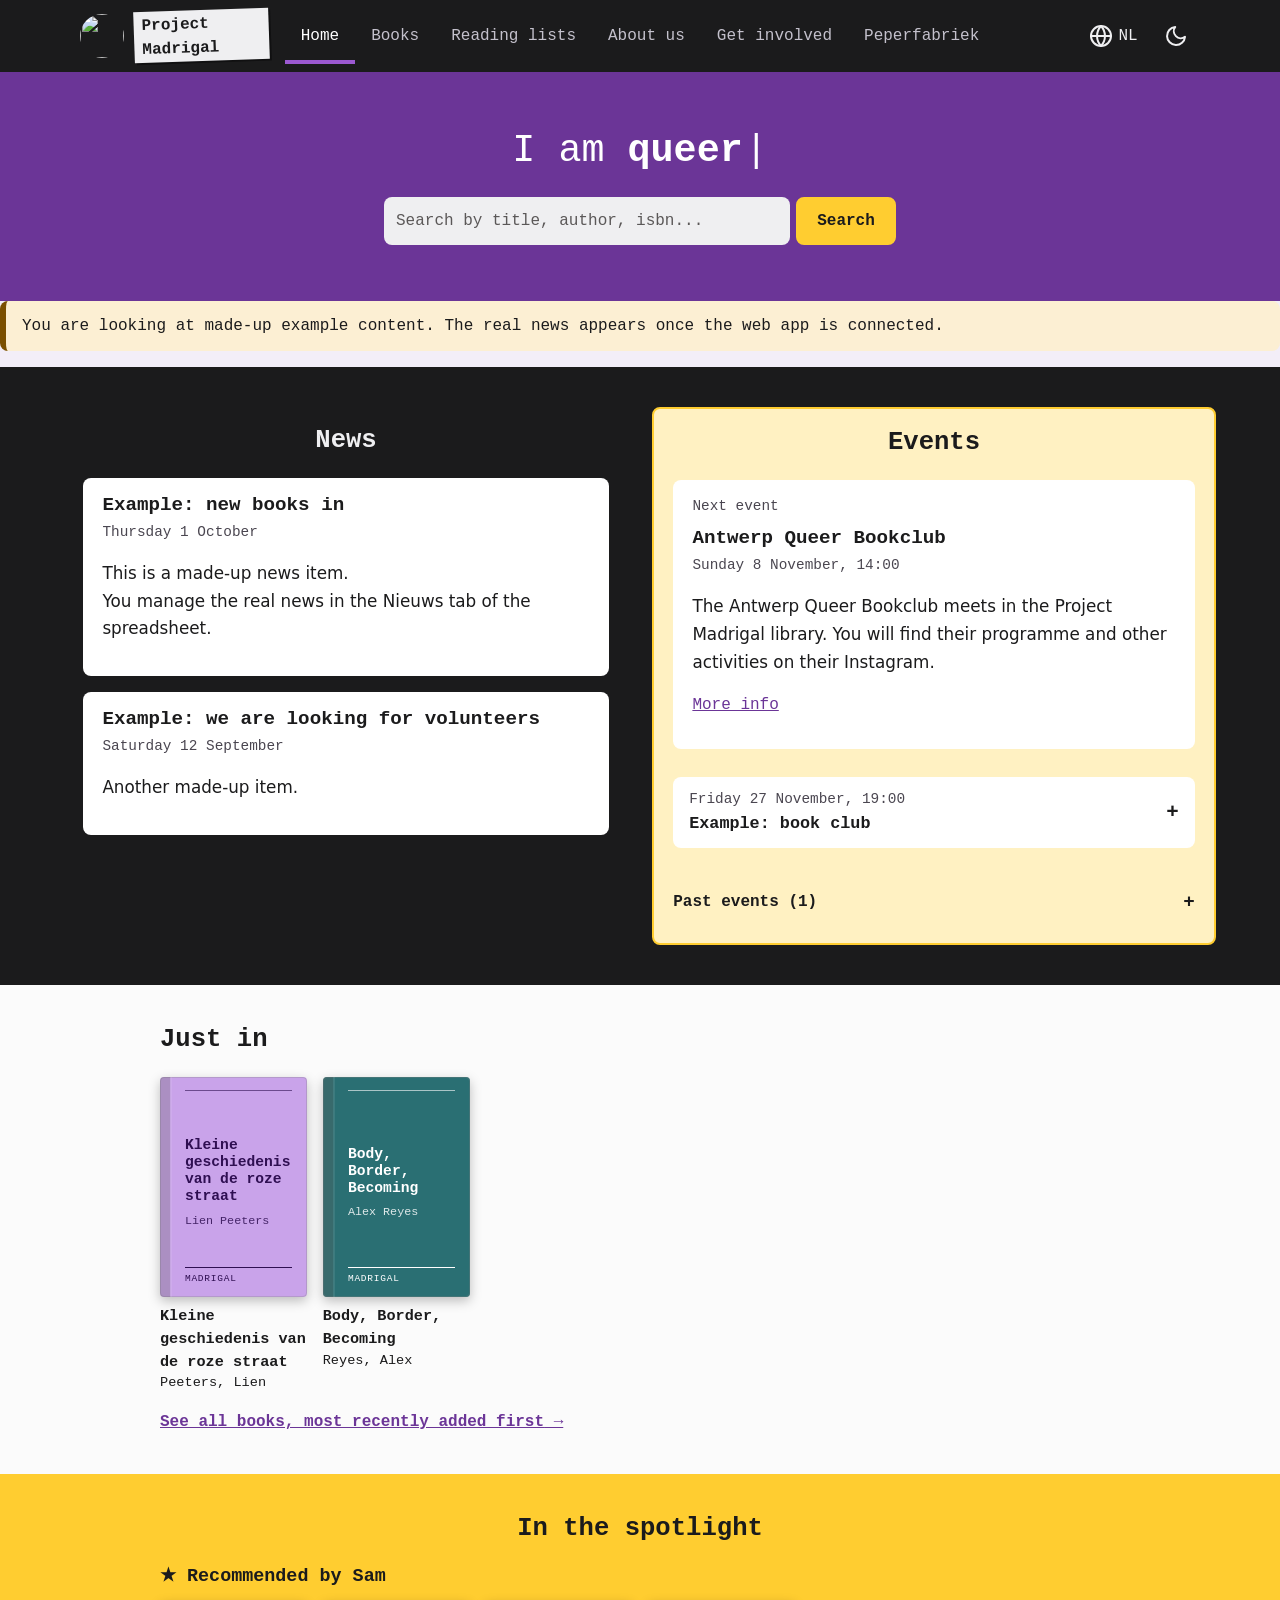
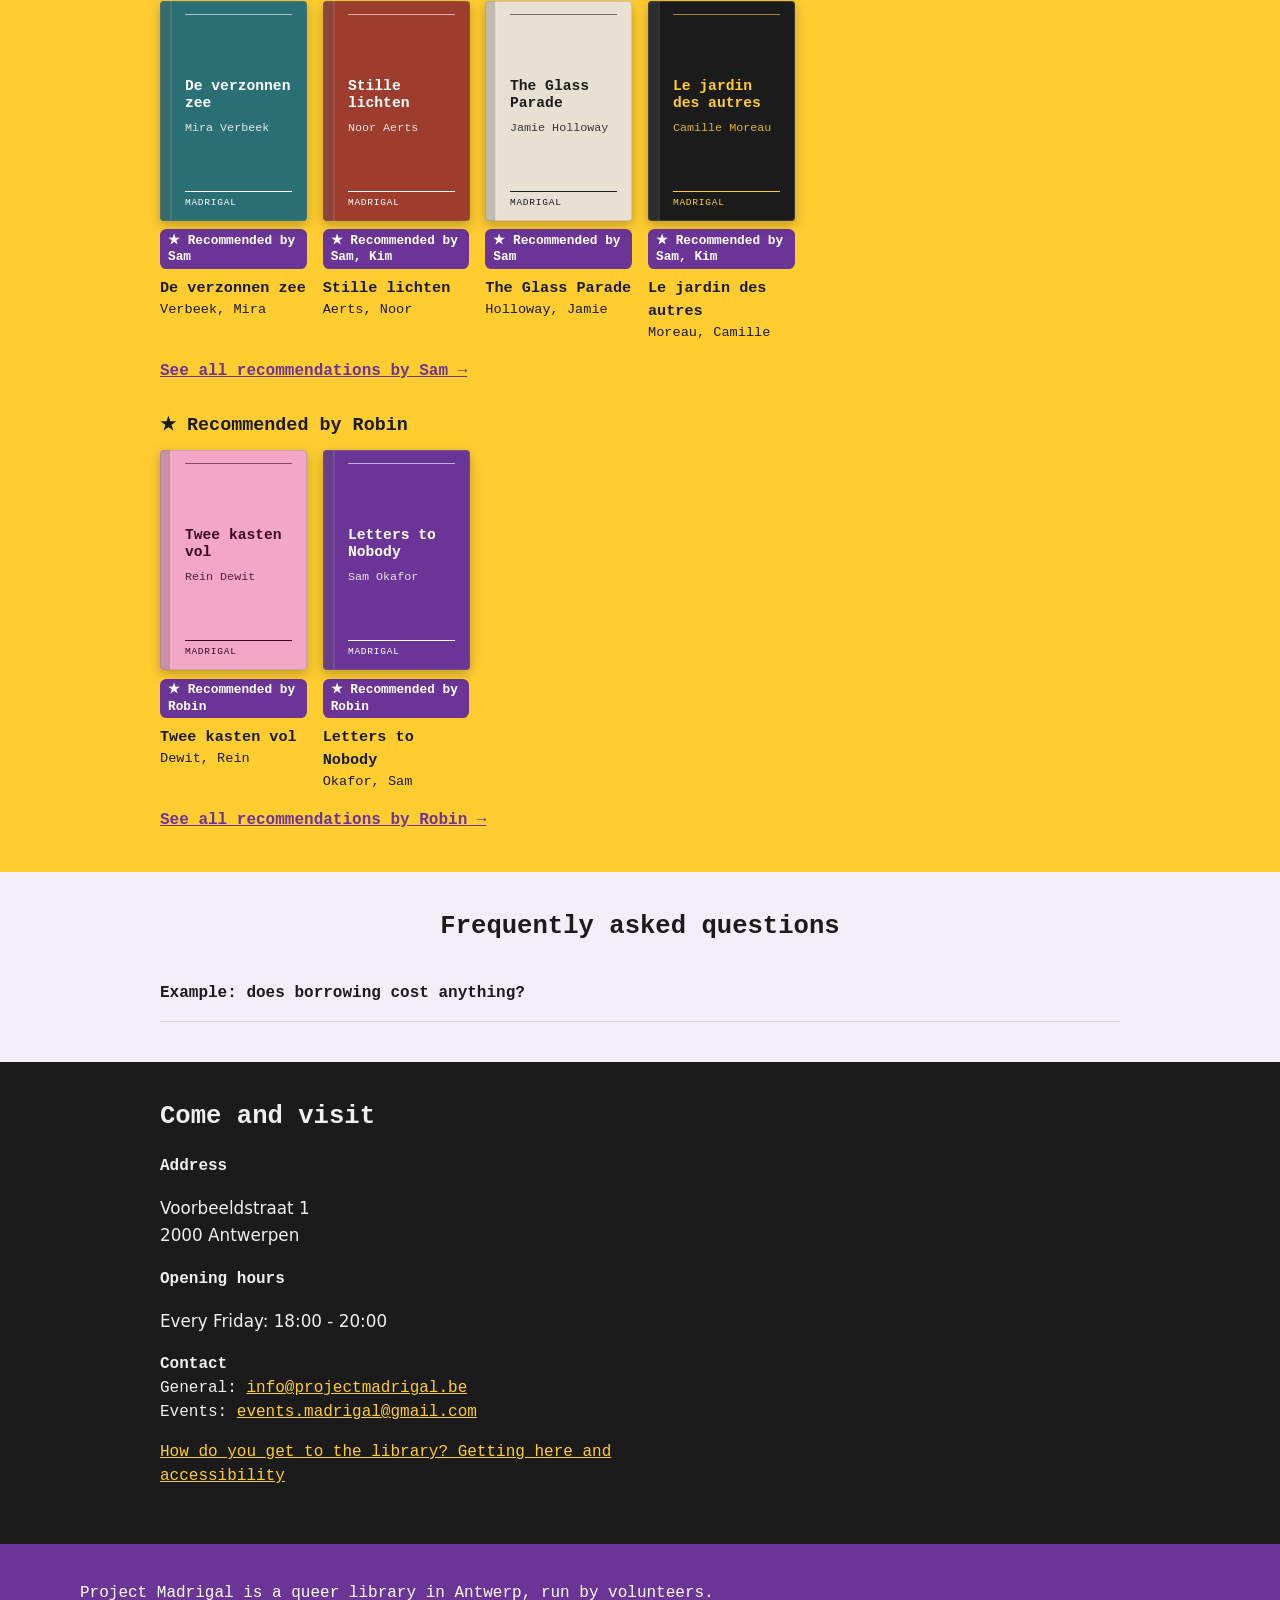
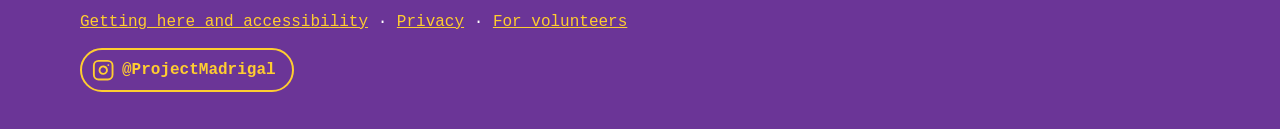
==== index.html @ 8294d0e5 "Filters samen gebruiken: elke keuzelijst toont enkel wat met de andere filters nog boeken geeft. Fil" ====
<!doctype html>
<html lang="nl">
<head>
  <meta charset="utf-8">
  <meta name="viewport" content="width=device-width, initial-scale=1">
  <title>Project Madrigal · queer bibliotheek in Antwerpen</title>
  <meta name="description" content="Project Madrigal is een queer bibliotheek in Antwerpen. Leen gratis boeken over gender, seksualiteit en feminisme, en klassiekers uit de gay- en lesbische literatuur.">
  <link rel="canonical" href="https://projectmadrigal.github.io/">
  <!-- Voorbeeldweergave als je een link deelt (WhatsApp, Instagram, Facebook, ...) -->
  <meta property="og:type" content="website">
  <meta property="og:site_name" content="Project Madrigal">
  <meta property="og:locale" content="nl_BE">
  <meta property="og:locale:alternate" content="en_GB">
  <meta property="og:title" content="Project Madrigal, queer bib in Antwerpen">
  <meta property="og:description" content="Project Madrigal is een queer bibliotheek in Antwerpen. Leen gratis boeken over gender, seksualiteit en feminisme, en klassiekers uit de gay- en lesbische literatuur.">
  <meta property="og:url" content="https://projectmadrigal.github.io/">
  <meta property="og:image" content="https://projectmadrigal.github.io/assets/deelbeeld.png">
  <meta property="og:image:width" content="1200">
  <meta property="og:image:height" content="630">
  <meta property="og:image:alt" content="Logo van Project Madrigal met de tekst: queer bib in Antwerpen, leen gratis boeken.">
  <meta name="twitter:card" content="summary_large_image">
  <meta name="theme-color" content="#1b1b1c">
  <link rel="manifest" href="manifest.json">
  <link rel="icon" href="favicon.ico" sizes="any">
  <link rel="icon" href="assets/logo.svg" type="image/svg+xml">
  <link rel="apple-touch-icon" href="icons/icoon-192.png">
  <link rel="stylesheet" href="styles.css">
  <script>try { var t = localStorage.getItem('madrigal_thema'); if (t) document.documentElement.setAttribute('data-theme', t); } catch (e) {}</script>
</head>
<body data-pagina="home">
  <header id="site-kop"></header>

  <main id="inhoud" class="website" tabindex="-1">
    <section class="sectie sectie-paars hero" aria-labelledby="hero-titel">
      <h1 id="hero-titel" class="hero-tekst">
        <span data-i18n="ikBen">Ik ben</span>
        <span class="hero-woord" id="hero-woord" aria-hidden="true">welkom</span>
        <span class="verborgen" id="hero-alles"></span>
      </h1>
      <form class="hero-zoek" role="search" action="boeken.html" id="hero-zoek">
        <label for="hero-q" class="verborgen" data-i18n="zoekLabel">Zoek een boek</label>
        <input type="search" id="hero-q" name="q" autocomplete="off" data-i18n-placeholder="zoekPlaatshouder">
        <button type="submit" class="knop" data-i18n="zoekKnop">Zoeken</button>
      </form>
    </section>

    <div id="voorbeeld-melding" class="melding let-op" hidden data-i18n="voorbeeldSite"></div>

    <!-- Nieuws en agenda: naast elkaar op een groot scherm, onder elkaar op een gsm. -->
    <div class="sectie sectie-donker">
      <div class="binnen naast-elkaar">
        <section class="kolom" aria-labelledby="nieuws-titel" id="nieuws-sectie">
          <h2 id="nieuws-titel" data-i18n="nieuws">Nieuws</h2>
          <div class="kaarten" id="nieuws"><p class="laden" data-i18n="laden">Even laden...</p></div>
        </section>
        <section class="kolom kolom-geel" aria-labelledby="agenda-titel">
          <h2 id="agenda-titel" data-i18n="agenda">Agenda</h2>
          <div class="kaarten" id="agenda"><p class="laden" data-i18n="laden">Even laden...</p></div>
        </section>
      </div>
    </div>

    <section class="sectie sectie-lila" aria-labelledby="nieuw-titel" id="nieuw-sectie" hidden>
      <div class="binnen">
        <h2 id="nieuw-titel" data-i18n="nieuwBinnen">Nieuw binnen</h2>
        <ul class="aanraders" id="nieuw-binnen"></ul>
        <p class="meer"><a href="boeken.html#/?sorteer=toegevoegd" data-i18n="alleNieuwe">Bekijk alle boeken, laatst toegevoegd eerst</a></p>
      </div>
    </section>

    <section class="sectie sectie-aanraders" aria-labelledby="aanraders-titel" id="aanraders-sectie">
      <div class="binnen">
        <h2 id="aanraders-titel" data-i18n="aanraders">In de kijker</h2>
        <div id="aanraders"></div>
      </div>
    </section>

    <section class="sectie sectie-licht" aria-labelledby="faq-titel" id="faq-sectie">
      <div class="binnen">
        <h2 id="faq-titel" data-i18n="faq">Veelgestelde vragen</h2>
        <div class="faq" id="faq"></div>
      </div>
    </section>

    <section class="sectie sectie-donker" aria-labelledby="langs-titel">
      <div class="binnen contact">
        <div>
          <h2 id="langs-titel" data-i18n="komLangs">Kom eens langs</h2>
          <dl>
            <dt data-i18n="adres">Adres</dt>
            <dd class="tekstblok"><p id="adres"></p></dd>
            <dt data-i18n="openingsuren">Openingsuren</dt>
            <dd class="tekstblok"><p id="openingsuren"></p></dd>
            <dt data-i18n="contact">Contact</dt>
            <dd id="mails"></dd>
          </dl>
          <p><a href="toegankelijkheid.html" data-i18n="toegLink">Hoe geraak je in de bib? Bereikbaarheid en toegankelijkheid</a></p>
        </div>
        <iframe id="kaart" data-i18n-title="kaartTitel" title="Kaart met de locatie van Project Madrigal" loading="lazy"
          src="https://www.openstreetmap.org/export/embed.html?bbox=4.4100%2C51.2054%2C4.4198%2C51.2102&amp;layer=mapnik&amp;marker=51.20780%2C4.41490"></iframe>
      </div>
    </section>
  </main>

  <footer id="site-voet"></footer>

  <script src="config.js"></script>
  <script src="i18n.js?v=11"></script>
  <script src="layout.js?v=2"></script>
  <script src="dom.js"></script>
  <script src="agenda.js"></script>
  <script src="home.js?v=4"></script>
</body>
</html>
---- styles.css ----
/*
 * styles.css
 * Vormgeving van de website, de catalogus, het uitleenscherm en het bestuursscherm,
 * in de huisstijl van Project Madrigal: geel, paars en donker, met Geist Mono.
 * Kleuren en lettertypes staan bovenaan als variabelen, voor de lichte en de
 * donkere modus. Wil je de stijl aanpassen? Begin hier.
 * Alle kleurcombinaties halen minstens WCAG AA (contrast 4,5:1 voor tekst).
 */
/* Geist (zonder schreef) voor lange teksten. Beide letters: SIL Open Font License, zie assets/fonts/OFL-Geist.txt. */
@font-face {
  font-family: "Geist";
  src: url("assets/fonts/Geist-Variable.woff2") format("woff2");
  font-weight: 100 900;
  font-display: swap;
}
@font-face {
  font-family: "Geist Mono";
  src: url("assets/fonts/GeistMono-Variable.ttf") format("truetype");
  font-weight: 100 900;
  font-display: swap;
}

:root {
  /* Huisstijl (zelfde in licht en donker) */
  --kleur-geel: #ffcd30;
  --kleur-paars: #6b3597;
  --kleur-paars-licht: #e7b0ff;
  --kleur-donker: #1b1b1c;
  --kleur-op-geel: #1b1b1c;
  --kleur-op-paars: #ffffff;
  --kleur-op-donker: #efeff1;

  /* Lichte modus */
  --kleur-achtergrond: #f3eef8; /* zacht lila, een tint van het Madrigal-paars */
  --kleur-sectie-donker: #1b1b1c; --kleur-sectie-lila: #fbfbfb;
  --kleur-geel-zacht: #fff1c2; --kleur-op-geel-zacht: #1b1b1c;
  --kleur-vlak: #ffffff;
  --kleur-tekst: #1b1b1c;
  --kleur-tekst-zacht: #4a4650;
  --kleur-rand: #d6d6d6;
  --kleur-accent: #6b3597;        /* paars, voor links en knoppen */
  --kleur-accent-donker: #471786;
  --kleur-accent-tekst: #ffffff;
  --kleur-focus: #9c59d1;

  /* Status: altijd samen met tekst, nooit enkel kleur */
  --kleur-ok: #1d6b38;            --kleur-ok-vlak: #e2f2e7;
  --kleur-let-op: #7a4f00;        --kleur-let-op-vlak: #fcefd3;
  --kleur-fout: #a1241a;          --kleur-fout-vlak: #fbe3df;
  --kleur-reservatie: #57368a;    --kleur-reservatie-vlak: #ece4f7;
  --kleur-neutraal: #4d4d4d;      --kleur-neutraal-vlak: #ececec;
  --kleur-aanrader: #5e4300;      --kleur-aanrader-vlak: #fff1c2;
  --kleur-lijst: #5a2c80;         --kleur-lijst-vlak: #efe2fa;
  --kleur-plaatshouder: linear-gradient(160deg, #e7b0ff, #c489dd);
  --kleur-plaatshouder-tekst: #2f0f52;

  /* Letters */
  --letter-tekst: "Geist Mono", ui-monospace, SFMono-Regular, Menlo, Consolas, monospace;
  --letter-kop: "Geist Mono", ui-monospace, SFMono-Regular, Menlo, Consolas, monospace;
  /* Lange teksten (beschrijvingen, nieuws, Over ons) lezen vlotter in een gewone letter. */
  --letter-lees: "Geist", system-ui, -apple-system, "Segoe UI", Roboto, sans-serif;
  --letter-grootte: 1rem;

  /* Maten */
  --ruimte: 1rem;
  --hoek: 8px;
  --knop-hoogte: 3rem;
  --breedte-max: 72rem;
  color-scheme: light;
}

/* Donkere modus: volgt het toestel, tenzij iemand zelf licht koos. */
@media (prefers-color-scheme: dark) {
  :root:not([data-theme="light"]) {
    --kleur-achtergrond: #221e29; --kleur-vlak: #2d2836; --kleur-sectie-donker: #111112; --kleur-sectie-lila: #2a2135; --kleur-geel-zacht: #3a3118; --kleur-op-geel-zacht: #efeff1; --kleur-tekst: #efeff1; --kleur-tekst-zacht: #c4c1cc;
    --kleur-rand: #45434a; --kleur-accent: #ffcd30; --kleur-accent-donker: #fdb416; --kleur-accent-tekst: #1b1b1c;
    --kleur-focus: #e7b0ff;
    --kleur-ok: #8fe0ad; --kleur-ok-vlak: #173322; --kleur-let-op: #ffd27a; --kleur-let-op-vlak: #3a2e10;
    --kleur-fout: #ffa59a; --kleur-fout-vlak: #401a16; --kleur-reservatie: #dcbcff; --kleur-reservatie-vlak: #2e2140;
    --kleur-neutraal: #d2d2d2; --kleur-neutraal-vlak: #333335; --kleur-aanrader: #ffd76a; --kleur-aanrader-vlak: #3a3010; --kleur-lijst: #e7b0ff; --kleur-lijst-vlak: #34243f;
    --kleur-plaatshouder: linear-gradient(160deg, #443c5a, #241f31); --kleur-plaatshouder-tekst: #e7b0ff;
    color-scheme: dark;
  }
}
:root[data-theme="dark"] {
  --kleur-achtergrond: #221e29; --kleur-vlak: #2d2836; --kleur-sectie-donker: #111112; --kleur-sectie-lila: #2a2135; --kleur-geel-zacht: #3a3118; --kleur-op-geel-zacht: #efeff1; --kleur-tekst: #efeff1; --kleur-tekst-zacht: #c4c1cc;
  --kleur-rand: #45434a; --kleur-accent: #ffcd30; --kleur-accent-donker: #fdb416; --kleur-accent-tekst: #1b1b1c;
  --kleur-focus: #e7b0ff;
  --kleur-ok: #8fe0ad; --kleur-ok-vlak: #173322; --kleur-let-op: #ffd27a; --kleur-let-op-vlak: #3a2e10;
  --kleur-fout: #ffa59a; --kleur-fout-vlak: #401a16; --kleur-reservatie: #dcbcff; --kleur-reservatie-vlak: #2e2140;
  --kleur-neutraal: #d2d2d2; --kleur-neutraal-vlak: #333335; --kleur-aanrader: #ffd76a; --kleur-aanrader-vlak: #3a3010; --kleur-lijst: #e7b0ff; --kleur-lijst-vlak: #34243f;
  --kleur-plaatshouder: linear-gradient(160deg, #443c5a, #241f31); --kleur-plaatshouder-tekst: #e7b0ff;
  color-scheme: dark;
}

*, *::before, *::after { box-sizing: border-box; }

html { -webkit-text-size-adjust: 100%; }

body {
  margin: 0;
  background: var(--kleur-achtergrond);
  color: var(--kleur-tekst);
  font-family: var(--letter-tekst);
  font-size: var(--letter-grootte);
  line-height: 1.5;
}

h1, h2, h3 { font-family: var(--letter-kop); line-height: 1.2; }
h1 { font-size: 1.6rem; margin: 0; }
h2 { font-size: 1.4rem; }
h3 { font-size: 1.1rem; margin: 0; }

a { color: var(--kleur-accent); }
a:hover { color: var(--kleur-accent-donker); }

:focus-visible { outline: 3px solid var(--kleur-focus); outline-offset: 2px; }

.verborgen {
  position: absolute !important; width: 1px; height: 1px; padding: 0; margin: -1px;
  overflow: hidden; clip: rect(0, 0, 0, 0); white-space: nowrap; border: 0;
}

.overslaan { position: absolute; left: -999px; top: 0; background: var(--kleur-vlak); padding: .5rem 1rem; z-index: 10; }
.overslaan:focus { left: 1rem; }

/* ---------- Kop en voet ---------- */

.kop {
  background: var(--kleur-donker);
  color: var(--kleur-op-donker);
  padding: .7rem var(--ruimte);
  border-bottom: 4px solid var(--kleur-geel);
}
.kop-binnen { max-width: var(--breedte-max); margin: 0 auto; display: flex; align-items: center; gap: .8rem; }
.kop-binnen .taal-knop { margin-left: auto; flex-shrink: 0; }
.kop a { color: inherit; text-decoration: none; }
.kop .logo { width: 2.75rem; height: 2.75rem; flex: none; display: block; border-radius: 50%; }
.kop h1 { font-size: 1.3rem; }
.kop .ondertitel { margin: 0; font-size: .95rem; opacity: .95; }

main { max-width: var(--breedte-max); margin: 0 auto; padding: var(--ruimte); }

.voet {
  max-width: var(--breedte-max); margin: 2rem auto 0; padding: var(--ruimte);
  border-top: 1px solid var(--kleur-rand); color: var(--kleur-tekst-zacht); font-size: .95rem;
}

/* ---------- Blokken ---------- */

.blok {
  background: var(--kleur-vlak);
  border: 1px solid var(--kleur-rand);
  border-radius: var(--hoek);
  padding: var(--ruimte);
  margin-bottom: var(--ruimte);
}
.blok > :first-child { margin-top: 0; }
.blok > :last-child { margin-bottom: 0; }

details > summary { cursor: pointer; font-weight: 600; min-height: 2.75rem; display: flex; align-items: center; }
details > summary::marker { color: var(--kleur-accent); }

.melding { padding: .8rem 1rem; border-radius: var(--hoek); margin: 0 0 var(--ruimte); border-left: 6px solid; }
.melding.info { background: var(--kleur-reservatie-vlak); border-color: var(--kleur-reservatie); }
.melding.fout { background: var(--kleur-fout-vlak); border-color: var(--kleur-fout); color: var(--kleur-fout); }
.melding.ok { background: var(--kleur-ok-vlak); border-color: var(--kleur-ok); }
.melding.let-op { background: var(--kleur-let-op-vlak); border-color: var(--kleur-let-op); }

/* ---------- Formulieren en knoppen ---------- */

label { font-weight: 600; display: block; margin-bottom: .3rem; }
.hulptekst { font-weight: normal; color: var(--kleur-tekst-zacht); font-size: .95rem; }
.met-regels { white-space: pre-line; }
.originele-titel { margin: .1rem 0 .3rem; color: var(--kleur-tekst-zacht); font-size: .95rem; }
.cursief { font-style: italic; }
input.kort { max-width: 5rem; }
.checklist .vinkje { min-height: 2.75rem; }
.welkom .knoppen { margin-top: .5rem; }
.meer-opties { margin-top: .5rem; }
/* Pagina Bereikbaarheid en toegankelijkheid */
.toegankelijkheid { max-width: 46rem; }
.toegankelijkheid h2 { margin-top: 2rem; }
.toegankelijkheid h2:first-child { margin-top: 0; }
.toegankelijkheid figure { margin: 1rem 0; }
.toegankelijkheid img { max-width: 100%; max-height: 30rem; width: auto; height: auto; border-radius: var(--hoek); display: block; }
.toegankelijkheid figcaption { color: var(--kleur-tekst-zacht); font-size: .9rem; margin-top: .4rem; }
.voorbije-events { margin-top: 1rem; }
/* Een event kort: een eigen kaartje met de datum op een regel en de titel vet eronder, open te klikken. */
.event-kort { background: var(--kleur-vlak); color: var(--kleur-tekst); border-radius: var(--hoek); padding: .5rem 1rem; margin-top: .75rem; }
.event-kort > summary { display: grid; grid-template-columns: 1fr auto; column-gap: .75rem; align-items: center; font-weight: normal; padding: .25rem 0; }
.event-kort-datum { grid-column: 1; color: var(--kleur-tekst-zacht); font-size: .9rem; }
.event-kort-titel { grid-column: 1; font-weight: 700; font-size: 1.05rem; }
.event-kort > .nieuwskaart { background: transparent; margin: .25rem -1.2rem -.5rem; }
.event-kort > .nieuwskaart h3 { display: none; } /* de titel staat al in de regel erboven */
/* Een + om open te klikken, een − als het open staat. */
.event-kort > summary::after { content: "+"; grid-column: 2; grid-row: 1 / span 2; font-weight: 700; font-size: 1.3em; }
.voorbije-events > summary::after { content: "+"; margin-left: auto; font-weight: 700; font-size: 1.2em; padding-left: .5rem; }
.event-kort[open] > summary::after, .voorbije-events[open] > summary::after { content: "−"; }
.voorbije-events > .kaarten { margin-top: .75rem; }
.meer-opties summary { cursor: pointer; min-height: 2.75rem; display: flex; align-items: center; }
.knop.gevaar { color: var(--kleur-fout); border-color: var(--kleur-fout); }
.briefje { border-left: .35rem solid var(--kleur-accent); }
.briefje-nieuw { margin-top: var(--ruimte); }
.briefje-nieuw summary { cursor: pointer; font-weight: 600; min-height: 2.75rem; display: flex; align-items: center; }

input[type="search"], input[type="text"], input[type="tel"], input[type="email"], input[type="number"], input[type="password"], input[type="date"], input[type="url"], select, textarea {
  width: 100%;
  min-height: var(--knop-hoogte);
  padding: .55rem .75rem;
  font: inherit;
  color: var(--kleur-tekst);
  background: var(--kleur-vlak);
  border: 2px solid var(--kleur-rand);
  border-radius: 8px;
}
input:focus, select:focus, textarea:focus { border-color: var(--kleur-focus); }
textarea { min-height: 6rem; }

.veld { margin-bottom: var(--ruimte); }

.vinkje { display: flex; align-items: flex-start; gap: .6rem; font-weight: normal; min-height: 2.75rem; padding-top: .4rem; }
.vinkje input { width: 1.5rem; height: 1.5rem; flex: none; margin: 0; accent-color: var(--kleur-accent); }

.keuzes { display: flex; flex-wrap: wrap; gap: .5rem; border: 0; padding: 0; margin: 0 0 var(--ruimte); }
.keuzes legend { font-weight: 600; margin-bottom: .3rem; padding: 0; }
.keuzes label {
  display: inline-flex; align-items: center; gap: .5rem; margin: 0;
  min-height: var(--knop-hoogte); padding: .4rem 1rem; border: 2px solid var(--kleur-rand);
  border-radius: 8px; background: var(--kleur-vlak); font-weight: 600; cursor: pointer;
}
.keuzes input { width: 1.3rem; height: 1.3rem; accent-color: var(--kleur-accent); }
.keuzes label:has(input:checked) { border-color: var(--kleur-accent); background: var(--kleur-aanrader-vlak); }

.knop {
  display: inline-flex; align-items: center; justify-content: center; gap: .5rem;
  min-height: var(--knop-hoogte); padding: .55rem 1.2rem;
  font: inherit; font-weight: 600; text-decoration: none; text-align: center;
  color: var(--kleur-accent-tekst); background: var(--kleur-accent);
  border: 2px solid var(--kleur-accent); border-radius: 8px; cursor: pointer;
}
.knop:hover { background: var(--kleur-accent-donker); color: var(--kleur-accent-tekst); }
.knop[disabled] { opacity: .55; cursor: not-allowed; }
.knop.tweede { background: var(--kleur-vlak); color: var(--kleur-accent); }
.knop.tweede:hover { background: var(--kleur-aanrader-vlak); color: var(--kleur-accent-donker); }
.knop.gevaar { background: var(--kleur-fout); border-color: var(--kleur-fout); }
/* Een tweede knop die iets wist: rode rand en rode tekst op het gewone vlak (anders paarse tekst op rood). */
.knop.tweede.gevaar { background: var(--kleur-vlak); color: var(--kleur-fout); border-color: var(--kleur-fout); }
.knop.tweede.gevaar:hover { background: var(--kleur-fout-vlak); color: var(--kleur-fout); }
.knop.breed { width: 100%; }
.knoppen { display: flex; flex-wrap: wrap; gap: .6rem; margin-top: var(--ruimte); }

/* ---------- Labels (status, aanrader, onderwerp) ---------- */

.labels { display: flex; flex-wrap: wrap; gap: .35rem; margin: .5rem 0 0; padding: 0; list-style: none; }
.label {
  display: inline-flex; align-items: center; gap: .3rem;
  padding: .15rem .55rem; border-radius: 999px; font-size: .9rem; font-weight: 600;
  border: 1px solid currentColor;
}
.label::before { font-weight: bold; }
.status-beschikbaar, .status-optijd { color: var(--kleur-ok); background: var(--kleur-ok-vlak); }
.status-beschikbaar::before, .status-optijd::before { content: "✓"; }
.status-uitgeleend, .status-binnenkort { color: var(--kleur-let-op); background: var(--kleur-let-op-vlak); }
.status-uitgeleend::before { content: "↗"; }
.status-binnenkort::before { content: "⏳"; }
.status-telaat { color: var(--kleur-fout); background: var(--kleur-fout-vlak); }
.status-telaat::before { content: "!"; }
.status-gereserveerd, .status-verlengd { color: var(--kleur-reservatie); background: var(--kleur-reservatie-vlak); }
.status-gereserveerd::before { content: "⧗"; }
.status-verlengd::before { content: "↻"; }
.status-gesloten { color: var(--kleur-tekst-zacht); background: var(--kleur-neutraal-vlak); }
.status-gesloten::before { content: "✕"; }
.status-anders { color: var(--kleur-let-op); background: var(--kleur-let-op-vlak); }
.status-anders::before { content: "≠"; }
/* Titels en auteurs nakijken: de woorden die verschillen. Onderlijnd én gekleurd, niet enkel kleur. */
mark { background: var(--kleur-let-op-vlak); color: var(--kleur-tekst); text-decoration: underline; text-underline-offset: 2px; }
.status-tip { color: var(--kleur-aanrader); background: var(--kleur-aanrader-vlak); }
.status-tip::before { content: "★"; }
.rooster-avond { border-left: 6px solid var(--kleur-paars); }
.rooster-avond.dicht { border-left-color: var(--kleur-rand); opacity: .85; }
.rooster-avond p { margin: .2rem 0; }
.status-niet_uitleenbaar { color: var(--kleur-neutraal); background: var(--kleur-neutraal-vlak); }
.status-niet_uitleenbaar::before { content: "–"; }
.label-aanrader { color: var(--kleur-aanrader); background: var(--kleur-aanrader-vlak); }
.label-aanrader::before { content: "★"; }
.label-gevoelig { color: var(--kleur-let-op); background: var(--kleur-let-op-vlak); }
.label-gevoelig::before { content: "⚠"; }
.status-verloren { color: var(--kleur-fout); background: var(--kleur-fout-vlak); }
.status-verloren::before { content: "?"; }
.label-leeslijst { color: var(--kleur-lijst); background: var(--kleur-lijst-vlak); }
.label-leeslijst::before { content: "☰"; }
.label-onderwerp { color: var(--kleur-tekst-zacht); background: var(--kleur-vlak); border-color: var(--kleur-rand); font-weight: normal; }
/* Categorieën en trefwoorden bij een boek, zoals op de oude website: een categorie in geel, een thema of trefwoord in paars. */
.label-onderwerp.categorie { color: #1B1B1C; background: #FFCD30; border-color: #FFCD30; }
.label-onderwerp.thema { color: #FFFFFF; background: #6B3597; border-color: #6B3597; }
.label-trigger { color: var(--kleur-tekst); background: var(--kleur-let-op-vlak); border-color: var(--kleur-rand); font-weight: normal; }
.triggers summary { cursor: pointer; font-weight: bold; padding: 0.25rem 0; }
.triggers summary { list-style: none; }
.triggers summary::-webkit-details-marker { display: none; }
.triggers summary::before { content: "▸\00a0"; }
.triggers[open] summary::before { content: "▾\00a0"; }
.triggers summary:focus-visible { outline: 3px solid var(--kleur-focus); outline-offset: 2px; }
.triggers ul { margin-top: 0.5rem; }
.label-onderwerp.categorie:hover, .label-onderwerp.thema:hover { text-decoration-thickness: 2px; }


/* ---------- Catalogus ---------- */

.zoekbalk { display: grid; gap: var(--ruimte); }
.zoekveld input { font-size: 1.15rem; }

.filterraster { display: grid; gap: .8rem; grid-template-columns: 1fr; margin-top: .6rem; }
.filterraster .veld { margin: 0; }

.lijstkop { display: flex; flex-wrap: wrap; gap: .6rem 1rem; align-items: end; justify-content: space-between; margin: var(--ruimte) 0; }
.lijstkop p { margin: 0; font-weight: 600; }
.lijstkop .veld { margin: 0; min-width: 12rem; }

.boekenlijst { list-style: none; margin: 0; padding: 0; display: grid; gap: .8rem; grid-template-columns: 1fr; }
.boek {
  position: relative; display: grid; grid-template-columns: 4.5rem 1fr; gap: .9rem;
  background: var(--kleur-vlak); border: 1px solid var(--kleur-rand); border-radius: var(--hoek); padding: .8rem;
}
.boek:hover { border-color: var(--kleur-accent); }
.boek:focus-within { outline: 3px solid var(--kleur-focus); outline-offset: 2px; }
.boek .boek-titel { font-size: 1.1rem; margin: 0; }
.boek .boek-titel a { text-decoration: none; color: var(--kleur-tekst); }
.boek .boek-titel a:focus-visible { outline: none; }
/* De hele kaart is klikbaar via de titellink. */
.boek .boek-titel a::after { content: ""; position: absolute; inset: 0; border-radius: var(--hoek); }
.boek .auteur { margin: .15rem 0 0; color: var(--kleur-tekst-zacht); }
.boek .meta { margin: .15rem 0 0; font-size: .92rem; color: var(--kleur-tekst-zacht); }

.cover {
  /* height: auto: de hoogte volgt uit de breedte (2:3), ook als de cover breder getoond wordt dan de width in de HTML (bv. Lees ook). */
  width: 100%; height: auto; aspect-ratio: 2 / 3; border-radius: 4px; object-fit: cover;
  background: var(--kleur-neutraal-vlak); display: block;
}
/* Tijdelijke cover voor een boek zonder foto (zie plaatshouder in dom.js).
   De tekst schaalt mee met de breedte van de cover (cqw), klein in de lijst en groot op de detailpagina. */
.plaatshouder {
  width: 100%; aspect-ratio: 2 / 3; border-radius: 4px; container-type: inline-size;
  position: relative; overflow: hidden;
  background: #6b3597; color: #fff; font-family: var(--letter-kop); outline: 1px solid rgba(128, 128, 128, .3); outline-offset: -1px;
}
/* cqw werkt pas binnen de container, dus de opmaak zit op dit binnenste vlak */
.ph-vlak {
  position: absolute; inset: 0;
  display: flex; flex-direction: column; justify-content: center; gap: 6cqw;
  padding: 14cqw 10cqw 20cqw 17cqw; text-align: left;
  /* rug van het boek: een donkere streep links */
  box-shadow: inset 7cqw 0 0 rgba(0, 0, 0, .18), inset 8cqw 0 0 rgba(255, 255, 255, .12);
}
.ph-vlak::before { content: ""; position: absolute; left: 17cqw; right: 10cqw; top: 9cqw; border-top: max(1px, 1.2cqw) solid currentColor; opacity: .6; }
.ph-titel {
  font-size: 10cqw; font-weight: 700; line-height: 1.15; overflow-wrap: break-word;
  display: -webkit-box; -webkit-box-orient: vertical; -webkit-line-clamp: 5; overflow: hidden;
}
.ph-auteur { font-size: 8cqw; line-height: 1.2; opacity: .85; display: -webkit-box; -webkit-box-orient: vertical; -webkit-line-clamp: 2; overflow: hidden; }
.ph-merk { position: absolute; left: 17cqw; right: 10cqw; bottom: 7cqw; font-size: 6.5cqw; letter-spacing: .08em; text-transform: uppercase; border-top: max(1px, .8cqw) solid currentColor; padding-top: 3cqw; }
.ph-kleur-0 { background: #6b3597; color: #fff; }
.ph-kleur-1 { background: #1b1b1c; color: #ffcd30; }
.ph-kleur-2 { background: #c9a3ea; color: #2f0f52; }
.ph-kleur-3 { background: #2a6f73; color: #fff; }
.ph-kleur-4 { background: #f4a6c6; color: #3b0a24; }
.ph-kleur-5 { background: #9c3d2e; color: #fff; }
.ph-kleur-6 { background: #e8e1d3; color: #1b1b1c; }
.plaatshouder.zine { background: var(--kleur-geel); color: var(--kleur-op-geel); }

.paginas { display: flex; flex-wrap: wrap; justify-content: center; align-items: center; gap: .4rem; margin: var(--ruimte) 0; }
.paginas ul { display: flex; flex-wrap: wrap; gap: .3rem; list-style: none; margin: 0; padding: 0; align-items: center; }
.paginas a, .pagina-stap { display: inline-grid; place-items: center; min-width: 2.75rem; min-height: 2.75rem; padding: 0 .6rem; border: 2px solid var(--kleur-rand); border-radius: var(--hoek); text-decoration: none; color: var(--kleur-accent); background: var(--kleur-vlak); }
.paginas a:hover { background: var(--kleur-aanrader-vlak); }
.paginas a[aria-current="page"] { background: var(--kleur-paars); border-color: var(--kleur-paars); color: var(--kleur-op-paars); font-weight: 700; }
.pagina-stap.uit { color: var(--kleur-tekst-zacht); opacity: .5; }
@media (max-width: 30rem) { .pagina-woord { display: none; } }

.laden { text-align: center; padding: 2rem 0; color: var(--kleur-tekst-zacht); }

/* Detailpagina */
.detail { display: grid; gap: var(--ruimte); grid-template-columns: 1fr; }
.detail .cover, .detail .plaatshouder { max-width: 9rem; }
@media (min-width: 40rem) { .detail .cover, .detail .plaatshouder { max-width: 12rem; } }
.detail h1 { margin: 0; font-size: 1.4rem; }
.detail h2.klein, h2.klein { font-size: 1.1rem; }
.detail .auteur { font-size: 1.15rem; margin: .3rem 0 0; color: var(--kleur-tekst-zacht); }
.gegevens { display: grid; grid-template-columns: max-content 1fr; gap: .3rem 1rem; margin: var(--ruimte) 0; }
.gegevens dt { font-weight: 600; }
.gegevens dd { margin: 0; }
.detail-nav { display: flex; flex-wrap: wrap; align-items: center; justify-content: space-between; gap: .5rem; }
.bladeren { display: flex; flex-wrap: wrap; align-items: center; gap: .5rem; margin-bottom: .5rem; }
.terug { display: inline-flex; align-items: center; min-height: 2.75rem; margin-bottom: .5rem; font-weight: 600; }
.beschikbaarheid { font-size: 1.05rem; }

/* ---------- Uitleenscherm en bestuur ---------- */

.menu-raster { display: grid; grid-template-columns: 1fr 1fr; gap: .7rem; }
.menu-raster .knop { min-height: 5rem; font-size: 1.1rem; flex-direction: column; }
.menu-raster .knop span[aria-hidden] { font-size: 1.6rem; line-height: 1; }

.kaartlijst { list-style: none; margin: 0; padding: 0; display: grid; gap: .6rem; }
.kaart {
  background: var(--kleur-vlak); border: 1px solid var(--kleur-rand); border-radius: var(--hoek); padding: .8rem;
}
.kaart h3 { font-size: 1.05rem; }
.kaart p { margin: .25rem 0 0; }
.kaart.telaat { border-left: 6px solid var(--kleur-fout); }
/* Verkoopscherm: boeken als kaarten zoals op de website (zie verkoop.js). */
.verkoopkaart .knoppen { margin-top: .5rem; }
.verkoopkaart .beschrijving-kort { margin-top: .5rem; font-size: .92rem; }
.verkoopkaart .beschrijving-kort summary { cursor: pointer; color: var(--kleur-tekst-zacht); list-style: none; }
.verkoopkaart .beschrijving-kort summary::-webkit-details-marker { display: none; }
.verkoopkaart .beschrijving-kort summary::before { content: "▸ "; }
.verkoopkaart .beschrijving-kort[open] summary::before { content: "▾ "; }
.verkoopkaart .beschrijving-kort p { margin: .3rem 0 0; }
.boek.uitverkocht { border-left: 6px solid var(--kleur-fout); }
.kaart.binnenkort { border-left: 6px solid var(--kleur-let-op); }
.kaart.optijd { border-left: 6px solid var(--kleur-ok); }

.keuzeknop {
  width: 100%; text-align: left; justify-content: flex-start; flex-direction: column; align-items: flex-start;
  background: var(--kleur-vlak); color: var(--kleur-tekst); border-color: var(--kleur-rand); font-weight: normal;
}
.keuzeknop strong { font-weight: 700; }
.keuzeknop:hover { background: var(--kleur-aanrader-vlak); color: var(--kleur-tekst); }
.keuzeknop[aria-pressed="true"] { border-color: var(--kleur-accent); background: var(--kleur-aanrader-vlak); box-shadow: inset 0 0 0 2px var(--kleur-accent); }
.keuzeknop[disabled] { opacity: .7; }

.stap { border-top: 1px solid var(--kleur-rand); padding-top: var(--ruimte); margin-top: var(--ruimte); }
.stap:first-of-type { border-top: 0; padding-top: 0; margin-top: 0; }
.stap h3 { margin-bottom: .5rem; }
.gekozen { background: var(--kleur-ok-vlak); border: 2px solid var(--kleur-ok); border-radius: 8px; padding: .6rem .8rem; }

.groot-resultaat {
  text-align: center; padding: 1.5rem 1rem; border-radius: var(--hoek);
  background: var(--kleur-ok-vlak); border: 3px solid var(--kleur-ok);
}
.groot-resultaat .groot { font-family: var(--letter-kop); font-size: 1.9rem; font-weight: bold; margin: .3rem 0; }
.apart-leggen {
  text-align: center; padding: 1.2rem 1rem; border-radius: var(--hoek); margin-top: var(--ruimte);
  background: var(--kleur-reservatie-vlak); border: 3px solid var(--kleur-reservatie); color: var(--kleur-reservatie);
}
.apart-leggen .groot { font-size: 1.5rem; font-weight: bold; margin: .2rem 0; }

dialog {
  border: 0; border-radius: var(--hoek); padding: 1.2rem; max-width: 34rem; width: calc(100% - 2rem);
  box-shadow: 0 10px 40px rgba(0, 0, 0, .35); color: var(--kleur-tekst); background: var(--kleur-vlak);
}
dialog.snel-bewerken { max-width: 40rem; max-height: 90vh; overflow: auto; }
dialog::backdrop { background: rgba(30, 20, 10, .55); }
dialog h2 { margin-top: 0; }

.tabel-wrap { overflow-x: auto; }
table { border-collapse: collapse; width: 100%; background: var(--kleur-vlak); }
th, td { text-align: left; padding: .45rem .6rem; border-bottom: 1px solid var(--kleur-rand); vertical-align: top; }
th { font-weight: 700; }
td.getal, th.getal { text-align: right; }
.balk { display: inline-block; height: .8rem; background: var(--kleur-accent); border-radius: 3px; vertical-align: middle; margin-right: .4rem; }

.sectienav { display: grid; gap: .6rem; margin-bottom: var(--ruimte); }
.navgroep { display: grid; grid-template-columns: 7rem 1fr; gap: .4rem; align-items: start; padding-bottom: .6rem; border-bottom: 1px solid var(--kleur-rand); }
.navgroep:last-child { border-bottom: 0; padding-bottom: 0; }
.navgroep-kop { font-weight: 700; padding-top: .55rem; color: var(--kleur-tekst-zacht); text-transform: uppercase; font-size: .8rem; letter-spacing: .05em; }
.navgroep-knoppen { display: flex; flex-wrap: wrap; gap: .4rem; }
@media (max-width: 34rem) { .navgroep { grid-template-columns: 1fr; } .navgroep-kop { padding-top: 0; } }
.sectienav .knop { min-height: 2.6rem; padding: .3rem .8rem; font-size: .95rem; }
/* Op een gsm: één keuzelijst in plaats van alle knoppen van het menu. */
.sectiekeuze { display: none; margin: 0; }
@media (max-width: 40rem) {
  .sectiekeuze { display: block; }
  .sectienav .navgroep { display: none; }
}
/* Kleine covers in de lijsten van het bestuursscherm. */
.keuzeknop.met-mini { flex-direction: row; align-items: center; gap: .7rem; }
.mini-tekst { display: flex; flex-direction: column; align-items: flex-start; min-width: 0; }
.mini-cover { flex: none; width: 2.4rem; aspect-ratio: 2 / 3; border-radius: .2rem; background: var(--kleur-rand); overflow: hidden; }
.mini-cover img { width: 100%; height: 100%; object-fit: cover; display: block; }
.vinkje .mini-cover { width: 2rem; }
/* Vandaag en Logboek. */
.vandaag-getal { font-size: 1.5rem; }
.logboek { list-style: none; margin: 0 0 1rem; padding: 0; }
.logboek li { padding: .5rem 0; border-bottom: 1px solid var(--kleur-rand); overflow-wrap: anywhere; }
.logboek-tijd { font-variant-numeric: tabular-nums; color: var(--kleur-tekst-zacht); }

/* Aangemeld als ... met Vernieuw en Afmelden: een eigen balk, duidelijk los van de onderdelen eronder. */
.bovenbalk {
  display: flex; flex-wrap: wrap; gap: .5rem 1rem; align-items: center; justify-content: space-between;
  margin-bottom: calc(var(--ruimte) * 1.5); padding: .6rem .9rem;
  background: var(--kleur-vlak); border: 1px solid var(--kleur-rand); border-left: 6px solid var(--kleur-paars); border-radius: var(--hoek);
}
.bovenbalk p { margin: 0; }
.knoppen.klein { margin: 0; gap: .4rem; }
.knoppen.klein .knop { min-height: 2.6rem; padding: .3rem .8rem; font-size: .95rem; }

/* ---------- Website: kop en menu ---------- */

[data-taal] { display: none; }
html[lang="nl"] [data-taal="nl"], html[lang="en"] [data-taal="en"] { display: revert; }

.site-kop { background: var(--kleur-donker); color: var(--kleur-op-donker); position: sticky; top: 0; z-index: 20; }
.site-kop-binnen { max-width: var(--breedte-max); margin: 0 auto; padding: .5rem var(--ruimte); display: flex; align-items: center; flex-wrap: wrap; gap: .5rem 1rem; }
.merk { display: inline-flex; align-items: center; gap: .6rem; color: var(--kleur-op-donker); text-decoration: none; font-weight: 600; min-height: 3rem; }
.merk:hover { color: var(--kleur-geel); }
.merk img { width: 2.75rem; height: 2.75rem; border-radius: 50%; }
.merk-naam { background: #efeff1; color: #1b1b1c; padding: .1rem .5rem; transform: rotate(-2deg); box-shadow: 2px 2px 0 rgba(0, 0, 0, .4); }
.menuknop, .ikoonknop {
  display: inline-flex; align-items: center; justify-content: center; gap: .35rem;
  min-width: 3rem; min-height: 3rem; padding: .3rem .6rem; border: 0; border-radius: 8px;
  background: transparent; color: var(--kleur-op-donker); font: inherit; cursor: pointer;
}
.menuknop { margin-left: auto; color: var(--kleur-geel); }
.menuknop:hover, .ikoonknop:hover { background: rgba(255, 255, 255, .08); }
.menuknop svg, .ikoonknop svg { width: 1.5rem; height: 1.5rem; fill: none; stroke: currentColor; stroke-width: 2; stroke-linecap: round; stroke-linejoin: round; }
.hoofdmenu { display: none; width: 100%; }
.menu-open .hoofdmenu { display: block; }
.hoofdmenu ul { list-style: none; margin: 0; padding: 0; }
.hoofdmenu a {
  display: block; padding: .8rem .4rem; color: #c4c1cc; text-decoration: none;
  border-bottom: 1px solid #333335;
}
.hoofdmenu a:hover { color: var(--kleur-geel); }
.hoofdmenu a[aria-current="page"] { color: #ffffff; box-shadow: inset 4px 0 0 #9c59d1; padding-left: .8rem; }
.kopknoppen { display: flex; gap: .3rem; padding: .5rem 0; }

/* ---------- Website: secties ---------- */

.sectie { padding: 2.5rem var(--ruimte); }
.sectie > .binnen { max-width: 60rem; margin: 0 auto; }
.sectie h2 { margin-top: 0; font-size: 1.6rem; }
.sectie-paars { background: var(--kleur-paars); color: var(--kleur-op-paars); }
.sectie-geel { background: var(--kleur-geel-zacht); color: var(--kleur-op-geel-zacht); }
.sectie-donker { background: var(--kleur-sectie-donker); color: var(--kleur-op-donker); }
.sectie-lila { background: var(--kleur-sectie-lila); color: var(--kleur-tekst); }
/* Elke sectie is een volledig blok in een eigen kleur, zoals op de oude site:
   paars, donker, geel, licht, donker. */
.sectie-aanraders { background: var(--kleur-geel); color: var(--kleur-op-geel); }
.sectie-paars a, .sectie-donker a { color: var(--kleur-geel); }
.sectie-geel a { color: var(--kleur-op-geel-zacht); }
.sectie a.knop:not(.tweede) { color: var(--kleur-accent-tekst); }
.sectie-geel .knop.tweede { background: transparent; color: var(--kleur-op-geel-zacht); border-color: var(--kleur-op-geel-zacht); }
.sectie-licht { background: var(--kleur-achtergrond); }
main.website { max-width: none; padding: 0; }

.hero { text-align: center; padding: 3.5rem var(--ruimte); }
.hero-tekst { font-size: clamp(1.6rem, 6vw, 2.4rem); font-weight: 300; margin: 0 0 1.2rem; min-height: 1.3em; }
.hero-woord { font-weight: 700; }
.hero-woord::after { content: "|"; font-weight: 300; margin-left: .05em; animation: knipper 1s steps(1) infinite; }
@keyframes knipper { 50% { opacity: 0; } }
.hero-zoek { max-width: 32rem; margin: 0 auto; display: flex; gap: .4rem; }
.hero-zoek input { flex: 1; border: 0; background: #efeff1; color: #1b1b1c; }
.hero-zoek input::placeholder { color: #5b5858; }
.hero-zoek .knop { background: var(--kleur-geel); color: var(--kleur-op-geel); border-color: var(--kleur-geel); }

/* Kaarten staan in het midden: één bericht staat dus niet alleen links. */
.kaarten { display: flex; flex-wrap: wrap; justify-content: center; gap: 1rem; }
.kaarten > * { flex: 1 1 100%; max-width: 30rem; }
.kaarten > p { text-align: center; max-width: none; }
#nieuws-titel, #agenda-titel, #aanraders-titel, #faq-titel { text-align: center; }
/* Nieuws en agenda: twee kolommen op een groot scherm. Is er geen nieuws, dan neemt de agenda de hele breedte. */
.binnen.naast-elkaar { max-width: 72rem; display: grid; gap: 1.5rem; grid-template-columns: 1fr; align-items: start; }
.naast-elkaar .kaarten > * { max-width: none; }
.naast-elkaar .kolom { padding: 1.2rem; border-radius: var(--hoek); }
.kolom-geel { background: var(--kleur-geel-zacht); color: var(--kleur-op-geel-zacht); border: 2px solid var(--kleur-geel); }
.nieuwskaart { background: var(--kleur-vlak); color: var(--kleur-tekst); border-radius: var(--hoek); overflow: hidden; }
.nieuwskaart img { width: 100%; max-height: 22rem; object-fit: cover; display: block; }
.nieuwskaart .inhoud { padding: 1rem 1.2rem; }
.nieuwskaart h3 { font-size: 1.2rem; margin: 0 0 .3rem; }
.nieuwskaart .datum { color: var(--kleur-tekst-zacht); font-size: .9rem; margin: 0 0 .6rem; }
.nieuwskaart a { color: var(--kleur-accent); }
.tekstblok p, .detail .beschrijving { white-space: pre-line; }
.lees p, .tekstblok, .detail .beschrijving, #intro p { font-family: var(--letter-lees); font-size: 1.05rem; line-height: 1.65; }
.lees .knop { font-family: var(--letter-kop); font-size: 1rem; }

.aanraders { display: grid; gap: 1rem; grid-template-columns: repeat(auto-fill, minmax(9rem, 1fr)); list-style: none; margin: 0; padding: 0; }
.aanrader a { display: block; color: inherit; text-decoration: none; }
.aanrader a:hover .aanrader-titel { text-decoration: underline; }
.aanrader .cover, .aanrader .plaatshouder { box-shadow: 0 4px 12px rgba(0, 0, 0, .25); }
.aanrader-titel { display: block; font-weight: 700; margin-top: .5rem; font-size: .95rem; }
.aanrader-auteur { display: block; font-size: .85rem; }
.aanradergroep + .aanradergroep { margin-top: 2rem; }
.meer { margin: 1rem 0 0; font-weight: 700; }
.meer a::after { content: " →"; }
.knop.klein { min-height: 2.4rem; padding: .3rem .8rem; font-size: .9rem; }
.aanradergroep h3 { font-size: 1.15rem; margin: 0 0 .8rem; }
.aanradergroep h3.met-ster::before { content: "★ "; }
/* Wie het boek aanraadt: een opvallend label, ook op de gele achtergrond. */
.aanrader-label { display: inline-block; margin-top: .55rem; padding: .2rem .5rem; border-radius: .4rem; background: var(--kleur-paars); color: #fff; font-size: .8rem; font-weight: 700; line-height: 1.3; }
.aanrader-label::before { content: "★ "; }
.aanrader-label.nieuw { background: var(--kleur-donker, #1b1b1c); color: var(--kleur-geel, #ffcd30); }
.aanrader-label.nieuw::before { content: "✦ "; }

.faq details { border-bottom: 1px solid var(--kleur-rand); padding: .4rem 0; }
.faq summary { font-weight: 600; }
.faq details > div { padding: .3rem 0 .8rem; }

.contact { display: grid; gap: 1.5rem; grid-template-columns: 1fr; }
.contact iframe { width: 100%; min-height: 18rem; border: 0; border-radius: var(--hoek); }
.contact dl { margin: 0; }
.contact dt { font-weight: 700; margin-top: .8rem; }
.contact dd { margin: 0; }

.team { display: grid; gap: 1rem; grid-template-columns: repeat(auto-fill, minmax(11rem, 1fr)); list-style: none; padding: 0; }
.team li { background: var(--kleur-vlak); border: 1px solid var(--kleur-rand); border-radius: var(--hoek); padding: 1rem; text-align: center; }
.team img { width: 100%; aspect-ratio: 4 / 5; object-fit: cover; border-radius: 4px; display: block; }
.team .geen-foto { width: 100%; aspect-ratio: 4 / 5; border-radius: 4px; background: var(--kleur-plaatshouder); display: grid; place-items: center; color: var(--kleur-plaatshouder-tekst); font-size: 2.4rem; font-weight: 700; }
.team .naam { display: block; font-size: 1.2rem; margin-top: .6rem; }
.team .vnw { display: inline-block; background: var(--kleur-donker); color: var(--kleur-op-donker); padding: 0 .4rem; font-size: .85rem; }
/* Een cover kiezen en bijsnijden (dom.js, coverUitFoto): zo ziet de cover er ook uit op de website. */
.cover-voorbeeld { display: block; width: 10rem; aspect-ratio: 2 / 3; object-fit: cover; border-radius: 4px; border: 1px solid var(--kleur-rand); margin-top: .5rem; background: var(--kleur-neutraal-vlak); }
.cover-bijsnijder input[type="range"] { width: 100%; max-width: 20rem; accent-color: var(--kleur-accent); }
.team .rol { display: block; font-size: .9rem; color: var(--kleur-tekst-zacht); }
.duo { display: grid; gap: 1rem; grid-template-columns: 1fr; }
.duo figure { margin: 0; }
.duo img { width: 100%; display: block; border-radius: 4px; }
.duo figcaption { font-size: .85rem; color: var(--kleur-tekst-zacht); margin-top: .3rem; }
.paginakop { padding: 2rem var(--ruimte) 1rem; max-width: var(--breedte-max); margin: 0 auto; }
.paginakop h1 { font-size: clamp(1.6rem, 5vw, 2.2rem); margin: 0 0 .4rem; }

.site-voet { background: var(--kleur-paars); color: var(--kleur-op-paars); margin-top: 0; }
.site-voet-binnen { max-width: var(--breedte-max); margin: 0 auto; padding: 2rem var(--ruimte); }
.site-voet a { color: var(--kleur-geel); }
.site-voet p { margin: .3rem 0; }
.sociaal { display: inline-flex; align-items: center; gap: .5rem; min-height: 2.75rem; margin-top: .6rem; padding: .3rem 1rem .3rem .6rem; border: 2px solid var(--kleur-geel); border-radius: 999px; font-weight: 700; text-decoration: none; }
.sociaal:hover, .sociaal:focus-visible { background: var(--kleur-geel); color: var(--kleur-op-geel) !important; }
.sociaal svg { width: 1.4rem; height: 1.4rem; fill: none; stroke: currentColor; stroke-width: 2; stroke-linecap: round; stroke-linejoin: round; }

/* ---------- Grotere schermen ---------- */

@media (min-width: 40rem) {
  .kaarten > article { flex-basis: calc(50% - .5rem); }
  .naast-elkaar .kaarten > article { flex-basis: 100%; }
  .contact { grid-template-columns: 1fr 1fr; }
  .duo { grid-template-columns: 1fr 1fr; }
  .filterraster { grid-template-columns: repeat(2, 1fr); }
  .boekenlijst { grid-template-columns: repeat(2, 1fr); }
  .menu-raster { grid-template-columns: repeat(3, 1fr); }
  .detail { grid-template-columns: 12rem 1fr; }
}
@media (min-width: 66rem) {
  .menuknop { display: none; }
  /* Logo links, menu in het midden van de pagina, taal en donkere modus rechts. */
  .site-kop-binnen { display: grid; grid-template-columns: 1fr auto 1fr; }
  .hoofdmenu { display: grid !important; grid-column: 2 / 4; grid-template-columns: subgrid; width: auto; align-items: center; gap: 1rem; }
  .hoofdmenu ul { display: flex; justify-content: center; }
  .kopknoppen { justify-self: end; }
  .hoofdmenu a { border: 0; padding: 1rem 1rem; }
  .hoofdmenu a[aria-current="page"] { box-shadow: inset 0 -4px 0 #9c59d1; padding-left: 1rem; }
  .kopknoppen { padding: 0; }
}
@media (min-width: 64rem) {
  .binnen.naast-elkaar { grid-template-columns: repeat(auto-fit, minmax(0, 1fr)); }
  .filterraster { grid-template-columns: repeat(4, 1fr); }
  .boekenlijst { grid-template-columns: repeat(3, 1fr); }
}

@media (prefers-reduced-motion: reduce) {
  .hero-woord::after { animation: none; }
  * { transition: none !important; animation: none !important; scroll-behavior: auto !important; }
}

/* ---------- Afdrukken ---------- */

@media print {
  .kop, .voet, .site-kop, .site-voet, .geen-print { display: none !important; }
  body { background: #fff; font-size: 11pt; }
  .blok { border: 0; padding: 0; }
}

/* ---------- Formulieren in het bestuursscherm ---------- */

fieldset.blok { min-width: 0; margin: 0 0 var(--ruimte); }
fieldset.blok > legend { font-weight: 700; padding: 0 .3rem; }

/* ---------- Leeslijsten en Lees ook ---------- */
.leeslijsten { list-style: none; margin: 0; padding: 0; display: grid; gap: 1rem; grid-template-columns: repeat(auto-fill, minmax(16rem, 1fr)); }
.leeslijst h2 { margin-top: 0; }
.leeslijst-covers { display: flex; gap: .5rem; margin: .8rem 0; }
.leeslijst-covers .cover, .leeslijst-covers .plaatshouder { width: 4.5rem; height: 6.75rem; object-fit: cover; flex: none; }
.leeslijst-kop { border-left: 6px solid var(--kleur-lijst); }
.leeslijst-kop h2 { margin: .2rem 0 .5rem; }
.lees-ook { margin-top: 1.5rem; }
.lees-ook h2 { margin-top: 0; }
.vinklijst { list-style: none; margin: 0 0 1rem; padding: 0; }
.vinklijst li { border-bottom: 1px solid var(--kleur-rand); }
.knoppen.plakkend { position: sticky; bottom: 0; background: var(--kleur-vlak); padding: .6rem 0; margin: 0; z-index: 2; }
.groot-getal { margin: .5rem 0 0; }
.groot-getal strong { font-size: 2rem; }
.pf-volledig { text-align: center; margin-top: 1.5rem; }

/* ISBN scannen en het overzicht van een boek (bestuursscherm). */
.scan-dialoog { width: min(32rem, calc(100vw - 2rem)); }
.scan-video { width: 100%; max-height: 55vh; background: #000; border-radius: .4rem; display: block; }
.boek-overzicht summary { cursor: pointer; font-weight: 700; }
.boek-overzicht h3 { margin: 1rem 0 .3rem; font-size: 1rem; }

/* Bestuursscherm: grotere letters, uitleg per onderdeel, afdrukken van een lijst. */
html.groot-lettertype { font-size: 118.75%; }
.hulp { margin: 0 0 var(--ruimte); padding: .6rem .9rem; border: 1px solid var(--kleur-rand); border-radius: .4rem; background: var(--kleur-vlak); }
.hulp summary { cursor: pointer; font-weight: 700; }
.hulp p { margin: .5rem 0 0; }
.afdruk { display: none; }
@media print {
  body.druk-lijst > *:not(#afdruk) { display: none !important; }
  body.druk-lijst #afdruk { display: block; color: #000; background: #fff; }
  #afdruk table { width: 100%; border-collapse: collapse; font-size: 10pt; }
  #afdruk th, #afdruk td { border-bottom: 1px solid #999; padding: 3pt 4pt; text-align: left; }
}

/* Uitleenscherm: de knop terug naar het menu, in het midden. */
.knoppen.midden { justify-content: center; }
.menu-knop { min-width: min(100%, 18rem); font-size: 1.05rem; }
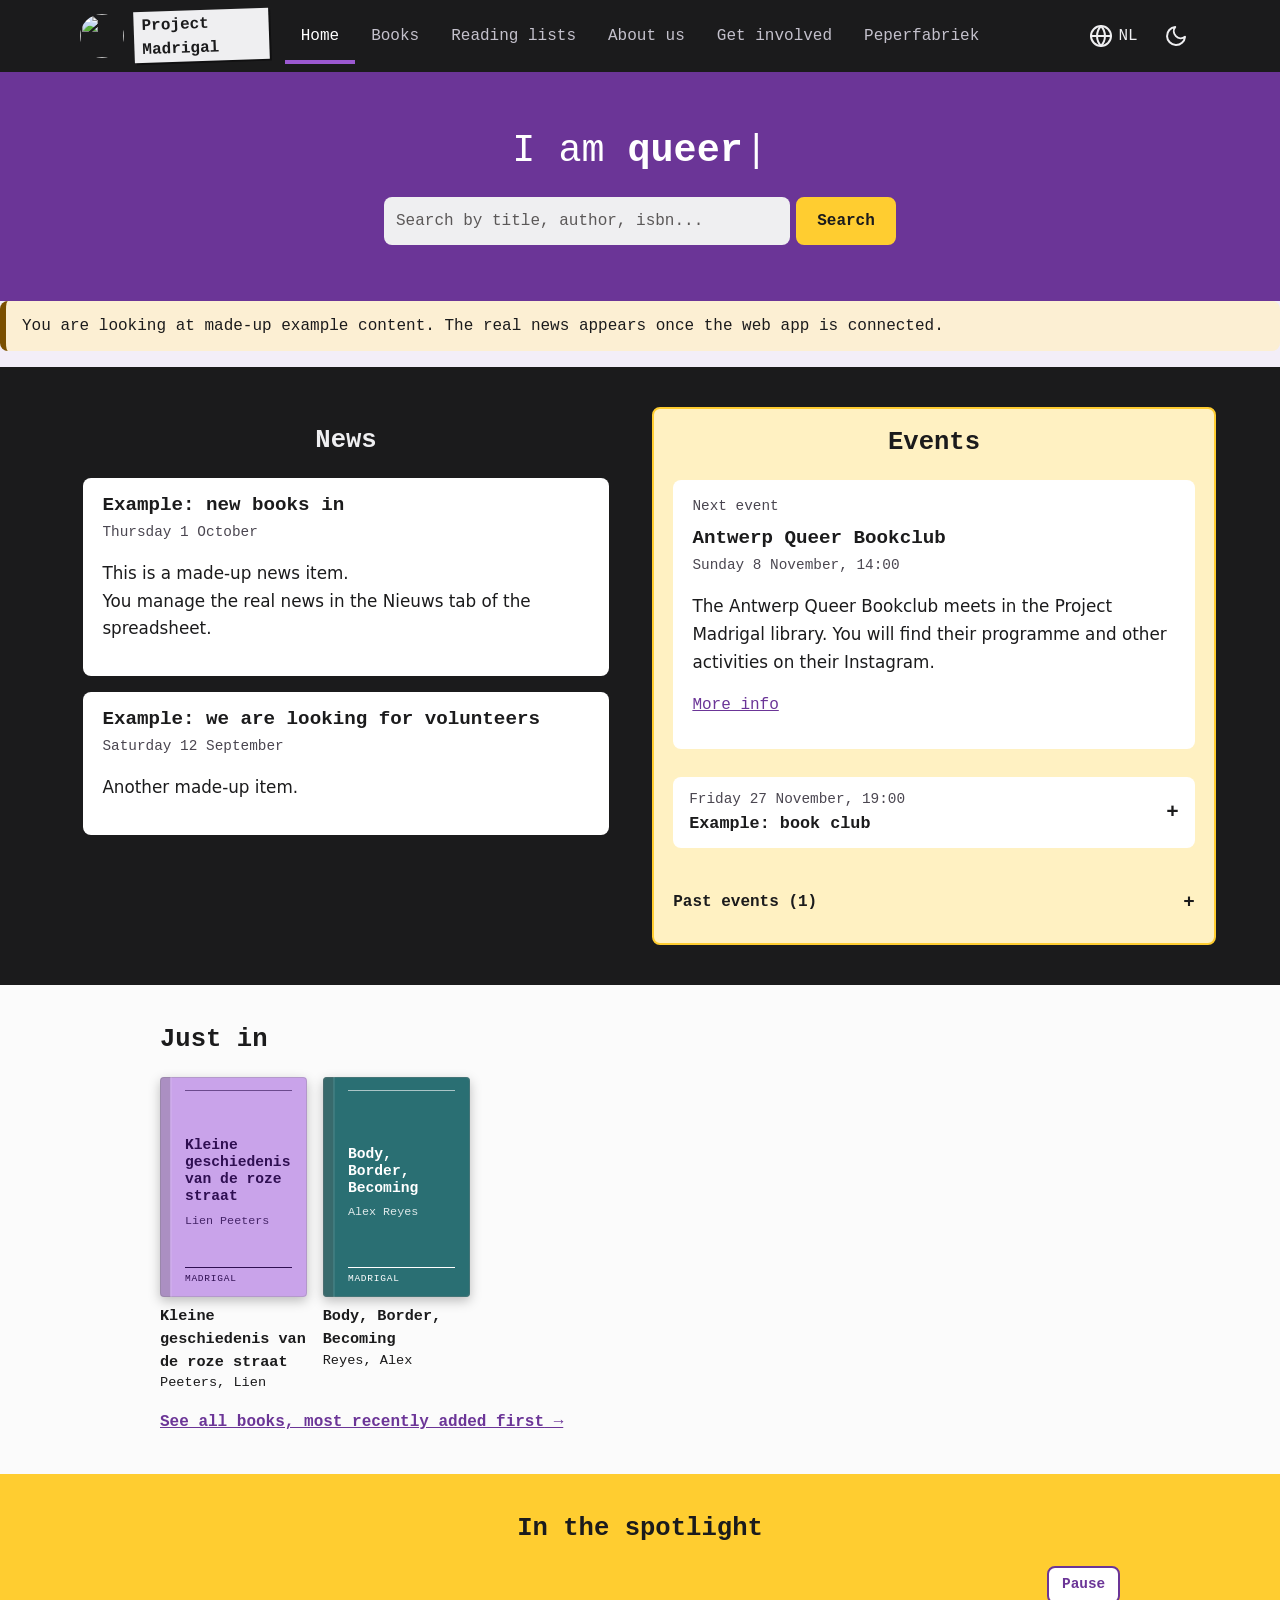
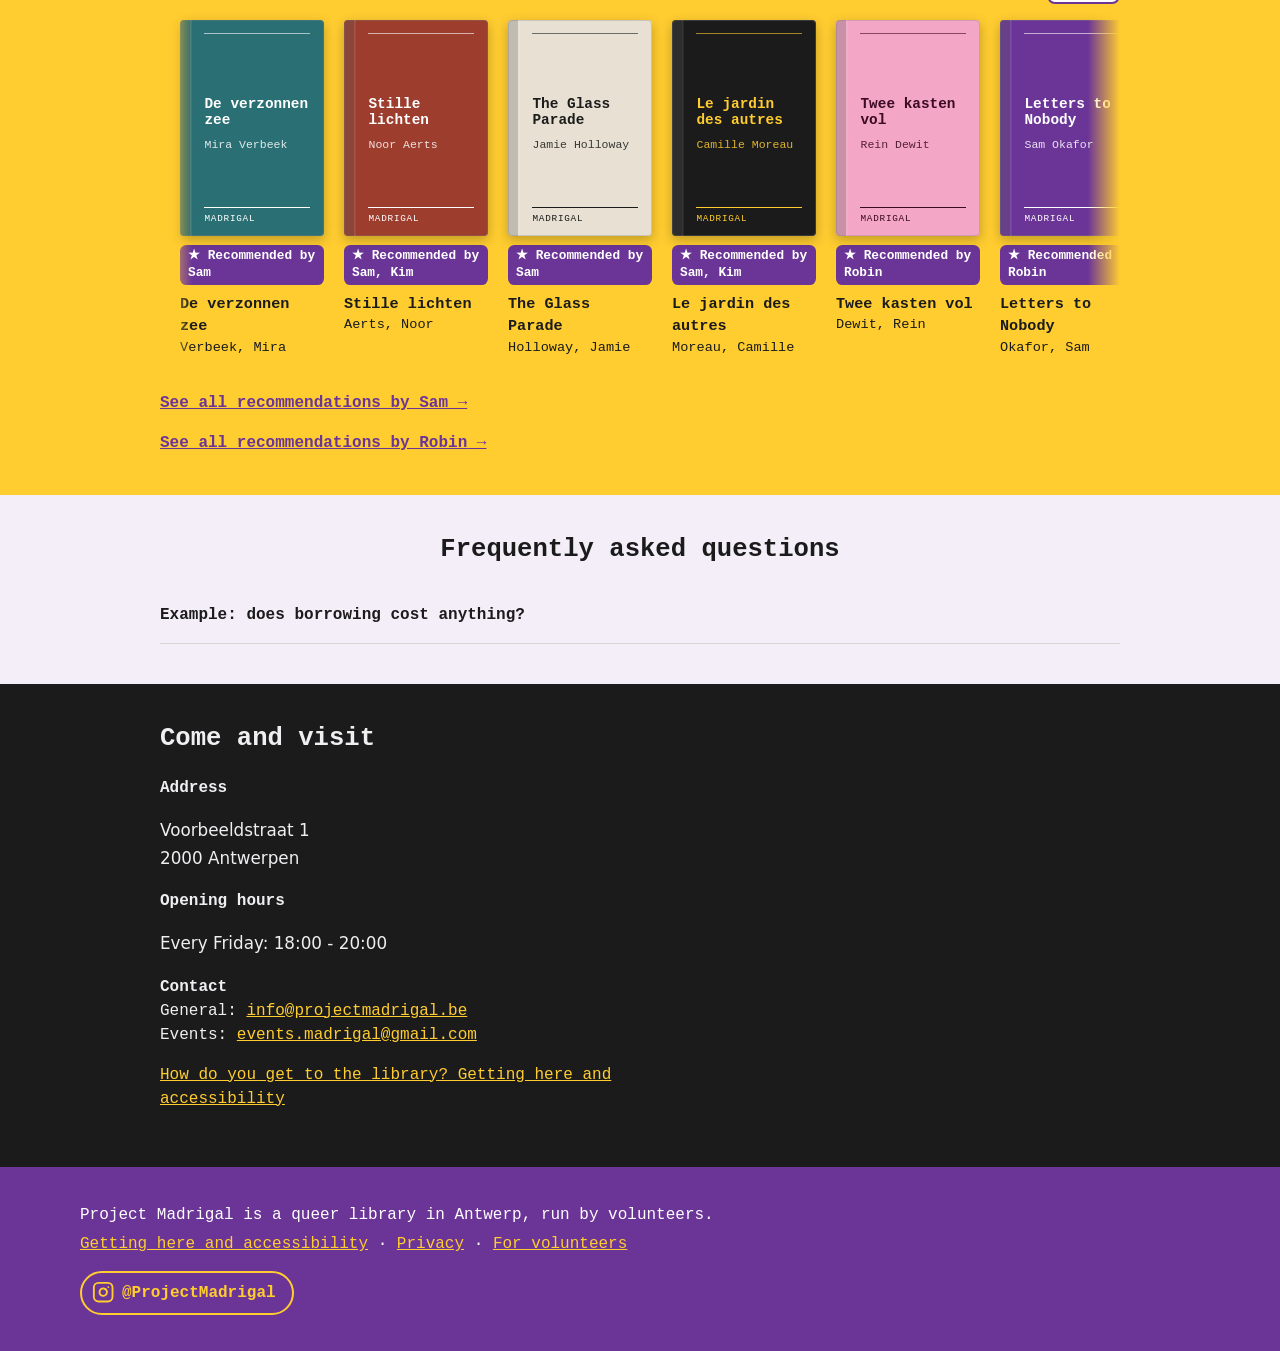
==== commit a5978b5e: "Startpagina: In de kijker als één rij boeken die als een band over het scherm schuift - Elk boek hou" ====
--- a/index.html
+++ b/index.html
@@ -2,6 +2,8 @@
 <html lang="nl">
 <head>
   <meta charset="utf-8">
+  <!-- Beveiliging: enkel scripts van deze site, GoatCounter en de barcodescanner (jsDelivr). Zie README.md, B3, bij een nieuwe bron. -->
+  <meta http-equiv="Content-Security-Policy" content="default-src 'self'; script-src 'self' https://gc.zgo.at https://cdn.jsdelivr.net; style-src 'self' 'unsafe-inline'; img-src 'self' https: data: blob:; font-src 'self'; connect-src 'self' data: https://script.google.com https://script.googleusercontent.com https://*.goatcounter.com https://www.googleapis.com https://openlibrary.org https://covers.openlibrary.org https://archive.org; frame-src https://www.openstreetmap.org; media-src 'self' blob:; worker-src 'self'; object-src 'none'; base-uri 'self'; form-action 'self'">
   <meta name="viewport" content="width=device-width, initial-scale=1">
   <title>Project Madrigal · queer bibliotheek in Antwerpen</title>
   <meta name="description" content="Project Madrigal is een queer bibliotheek in Antwerpen. Leen gratis boeken over gender, seksualiteit en feminisme, en klassiekers uit de gay- en lesbische literatuur.">
@@ -25,7 +27,7 @@
   <link rel="icon" href="assets/logo.svg" type="image/svg+xml">
   <link rel="apple-touch-icon" href="icons/icoon-192.png">
   <link rel="stylesheet" href="styles.css">
-  <script>try { var t = localStorage.getItem('madrigal_thema'); if (t) document.documentElement.setAttribute('data-theme', t); } catch (e) {}</script>
+  <script src="thema.js"></script>
 </head>
 <body data-pagina="home">
   <header id="site-kop"></header>
@@ -105,10 +107,10 @@
   <footer id="site-voet"></footer>
 
   <script src="config.js"></script>
-  <script src="i18n.js?v=11"></script>
+  <script src="i18n.js?v=15"></script>
   <script src="layout.js?v=2"></script>
-  <script src="dom.js"></script>
+  <script src="dom.js?v=3"></script>
   <script src="agenda.js"></script>
-  <script src="home.js?v=4"></script>
+  <script src="home.js?v=5"></script>
 </body>
 </html>
--- a/styles.css
+++ b/styles.css
@@ -294,6 +294,8 @@
 /* Categorieën en trefwoorden bij een boek, zoals op de oude website: een categorie in geel, een thema of trefwoord in paars. */
 .label-onderwerp.categorie { color: #1B1B1C; background: #FFCD30; border-color: #FFCD30; }
 .label-onderwerp.thema { color: #FFFFFF; background: #6B3597; border-color: #6B3597; }
+/* De vaste thema's van de website (Fictie, Gender, ...): donker met geel, de derde kleur van de huisstijl. */
+.label-onderwerp.vast { color: #FFCD30; background: #1B1B1C; border-color: #FFCD30; }
 .label-trigger { color: var(--kleur-tekst); background: var(--kleur-let-op-vlak); border-color: var(--kleur-rand); font-weight: normal; }
 .triggers summary { cursor: pointer; font-weight: bold; padding: 0.25rem 0; }
 .triggers summary { list-style: none; }
@@ -302,7 +304,7 @@
 .triggers[open] summary::before { content: "▾\00a0"; }
 .triggers summary:focus-visible { outline: 3px solid var(--kleur-focus); outline-offset: 2px; }
 .triggers ul { margin-top: 0.5rem; }
-.label-onderwerp.categorie:hover, .label-onderwerp.thema:hover { text-decoration-thickness: 2px; }
+.label-onderwerp.categorie:hover, .label-onderwerp.thema:hover, .label-onderwerp.vast:hover { text-decoration-thickness: 2px; }
 
 
 /* ---------- Catalogus ---------- */
@@ -579,6 +581,20 @@
 .aanrader-titel { display: block; font-weight: 700; margin-top: .5rem; font-size: .95rem; }
 .aanrader-auteur { display: block; font-size: .85rem; }
 .aanradergroep + .aanradergroep { margin-top: 2rem; }
+/* In de kijker: één rij boeken als een bewegende band (zie tekenAanraders in home.js).
+   De ruimte links is even groot als de ruimte tussen de boeken: zo schuift de band precies één ronde op -50%. */
+.band { overflow: hidden; padding: .5rem 0 1rem; -webkit-mask-image: linear-gradient(90deg, transparent, #000 2rem, #000 calc(100% - 2rem), transparent); mask-image: linear-gradient(90deg, transparent, #000 2rem, #000 calc(100% - 2rem), transparent); }
+.band-spoor { display: flex; gap: 1.25rem; width: max-content; list-style: none; margin: 0; padding: 0 0 0 1.25rem; animation: band-schuif linear infinite; }
+.band-spoor .aanrader { width: 9rem; flex: none; }
+.band:hover .band-spoor, .band-spoor:focus-within, .band-spoor.gepauzeerd { animation-play-state: paused; }
+.band-knoppen { display: flex; justify-content: flex-end; margin-bottom: .5rem; }
+@keyframes band-schuif { from { transform: translateX(0); } to { transform: translateX(-50%); } }
+/* Minder beweging: de band staat stil en je schuift zelf. Enkel de echte boeken, geen kopieën en geen knop. */
+@media (prefers-reduced-motion: reduce) {
+  .band { overflow-x: auto; }
+  .band-spoor { animation: none; }
+  .band-kopie, .band-knoppen { display: none; }
+}
 .meer { margin: 1rem 0 0; font-weight: 700; }
 .meer a::after { content: " →"; }
 .knop.klein { min-height: 2.4rem; padding: .3rem .8rem; font-size: .9rem; }
@@ -705,8 +721,49 @@
   body.druk-lijst #afdruk { display: block; color: #000; background: #fff; }
   #afdruk table { width: 100%; border-collapse: collapse; font-size: 10pt; }
   #afdruk th, #afdruk td { border-bottom: 1px solid #999; padding: 3pt 4pt; text-align: left; }
+  /* Lijst voor kopers (verkoop.js) */
+  #afdruk.kopers { font-size: 10pt; }
+  #afdruk.kopers h1 { font-size: 16pt; margin: 0 0 4pt; }
+  #afdruk .koper-boek { break-inside: avoid; border-bottom: 1px solid #999; padding: 6pt 0; }
+  #afdruk .koper-boek h2 { font-size: 11pt; margin: 0; display: flex; justify-content: space-between; gap: 12pt; }
+  #afdruk .koper-prijs { white-space: nowrap; font-weight: bold; }
+  #afdruk .koper-auteur { margin: 1pt 0; font-style: italic; }
+  #afdruk .koper-meta { margin: 1pt 0; color: #333; }
+  #afdruk .koper-boek p { margin: 2pt 0; }
 }
 
 /* Uitleenscherm: de knop terug naar het menu, in het midden. */
 .knoppen.midden { justify-content: center; }
 .menu-knop { min-width: min(100%, 18rem); font-size: 1.05rem; }
+
+/* ---------- Bestuurs- en vrijwilligersscherm: icoontjes in de kop (donkere modus, grotere letters) ---------- */
+.kop-binnen:has(.kop-ikonen) { flex-wrap: wrap; }
+.kop-binnen:has(.kop-ikonen) > div:not(.kop-ikonen) { flex: 1 1 13rem; min-width: 0; }
+.kop-ikonen { margin-left: auto; display: flex; gap: .3rem; flex-shrink: 0; }
+.kop-ikonen ~ .taal-knop { margin-left: 0; }
+.kop-ikonen .ikoonknop { border: 2px solid transparent; }
+.kop-ikonen .ikoonknop[aria-pressed="true"] { background: var(--kleur-geel); color: var(--kleur-op-geel); }
+.kop-ikonen .ikoonknop:focus-visible { outline: 3px solid var(--kleur-geel); outline-offset: 2px; }
+.ikoon-letters { font-weight: 700; line-height: 1; font-size: .85rem; }
+.ikoon-letters span { font-size: 1.35rem; margin-left: .05rem; }
+
+/* ---------- Titels en auteurs nakijken: de cover naast de titel ---------- */
+.tc-boek { display: flex; gap: 1rem; align-items: flex-start; margin: .5rem 0 1rem; }
+.tc-boek h3 { margin-top: 0; }
+.tc-cover { flex: none; width: 7rem; aspect-ratio: 2 / 3; border-radius: .3rem; background: var(--kleur-rand); overflow: hidden; display: flex; align-items: center; justify-content: center; text-align: center; padding: .3rem; }
+.tc-cover img { width: calc(100% + .6rem); height: calc(100% + .6rem); margin: -.3rem; object-fit: cover; display: block; }
+@media (max-width: 30rem) { .tc-cover { width: 5rem; } }
+
+/* Formulier van een boek: lijsten als vinkjes of labels (bestuur-beheer.js, lijstVeld). */
+.vinklijst.kolommen { columns: 2 14rem; column-gap: 1.5rem; }
+.vinklijst.kolommen li { break-inside: avoid; }
+.lijstveld-labels { margin: .25rem 0 .5rem; }
+.lijstveld-label { display: inline-flex; align-items: center; gap: .35rem; font-weight: normal; }
+.lijstveld-weg { border: 0; background: transparent; color: inherit; font: inherit; font-weight: bold; cursor: pointer; padding: 0 .25rem; min-width: 1.75rem; min-height: 1.75rem; line-height: 1; }
+.lijstveld-weg:hover { color: var(--kleur-fout); }
+.lijstveld-weg:focus-visible { outline: 3px solid var(--kleur-focus); outline-offset: 1px; }
+.lijstveld-toevoegen { display: flex; flex-wrap: wrap; gap: .5rem; align-items: center; }
+.lijstveld-toevoegen input, .lijstveld-toevoegen select { flex: 1 1 14rem; }
+details.meer-gegevens > summary { cursor: pointer; font-weight: bold; padding: .5rem 0; }
+details.meer-gegevens > summary:focus-visible { outline: 3px solid var(--kleur-focus); outline-offset: 2px; }
+.snel-bewerken .sb-kopje { margin: 1.25rem 0 .5rem; font-size: 1.05rem; }
